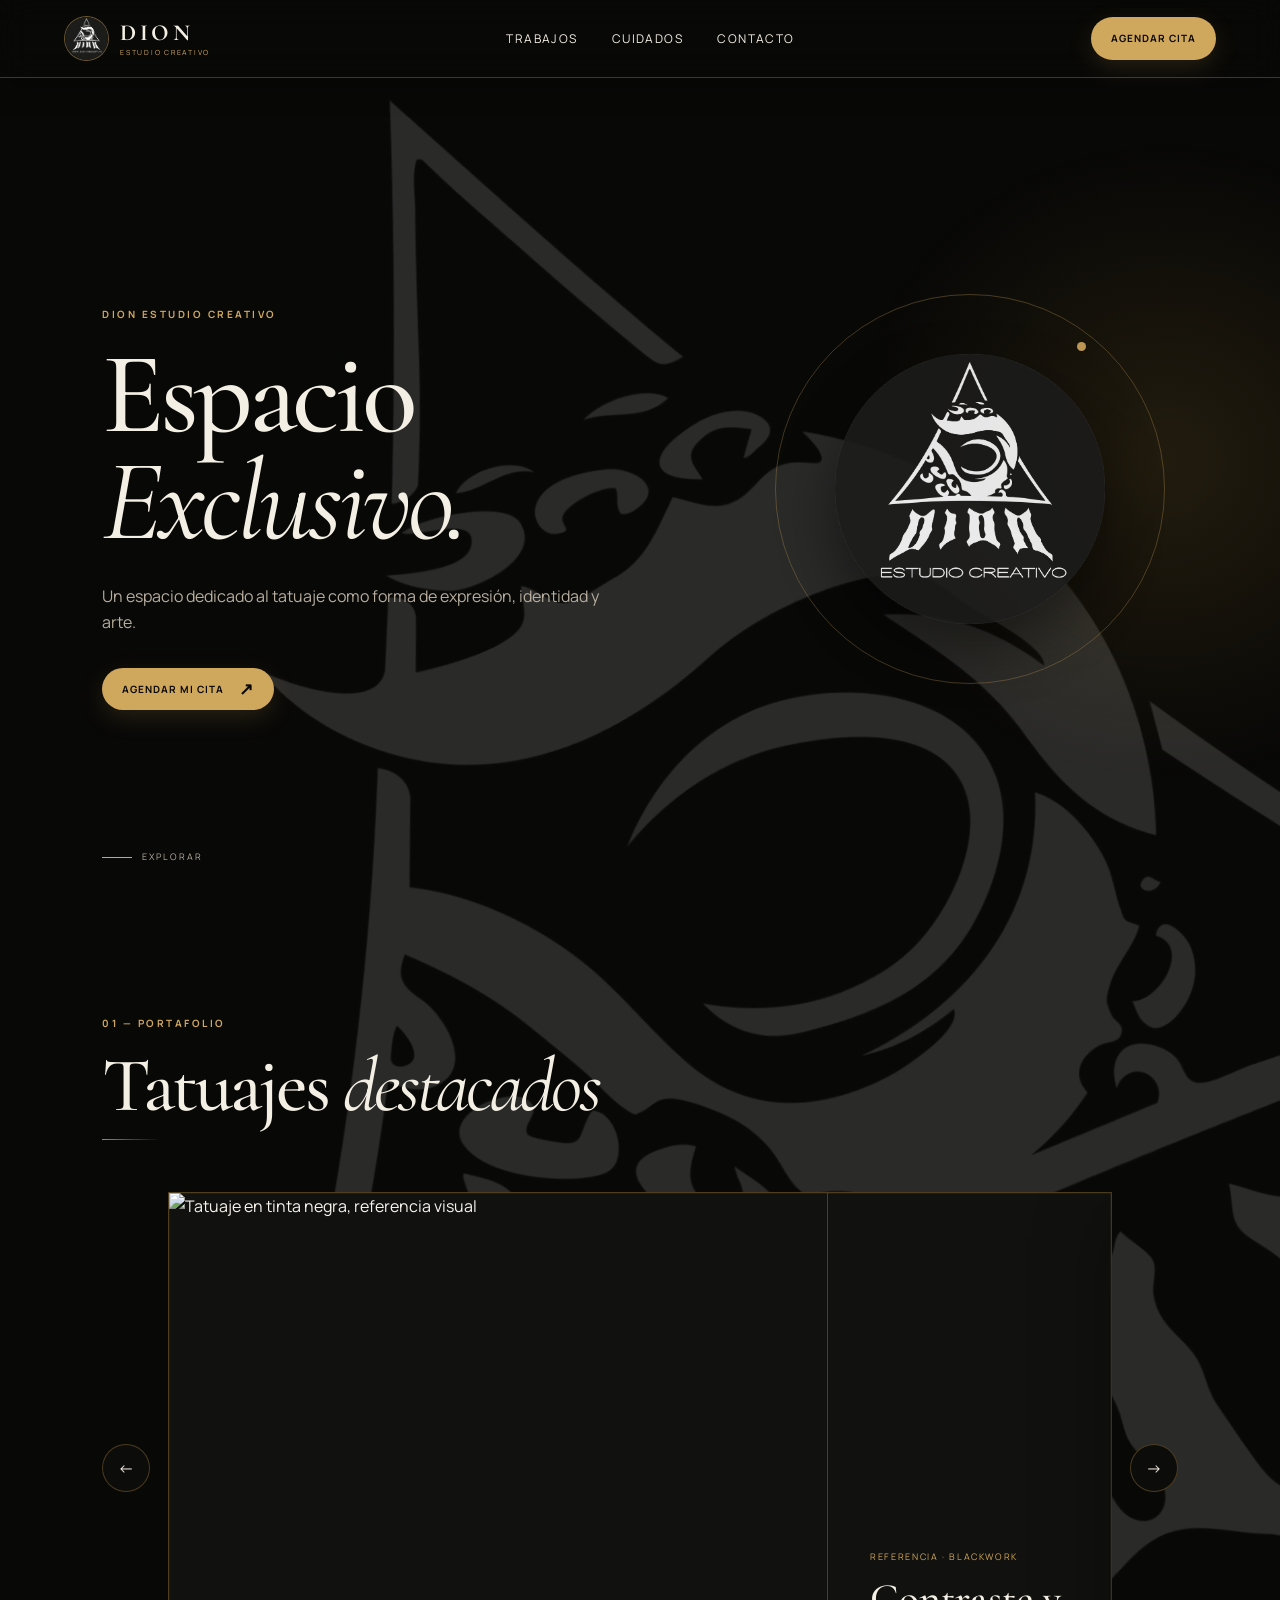
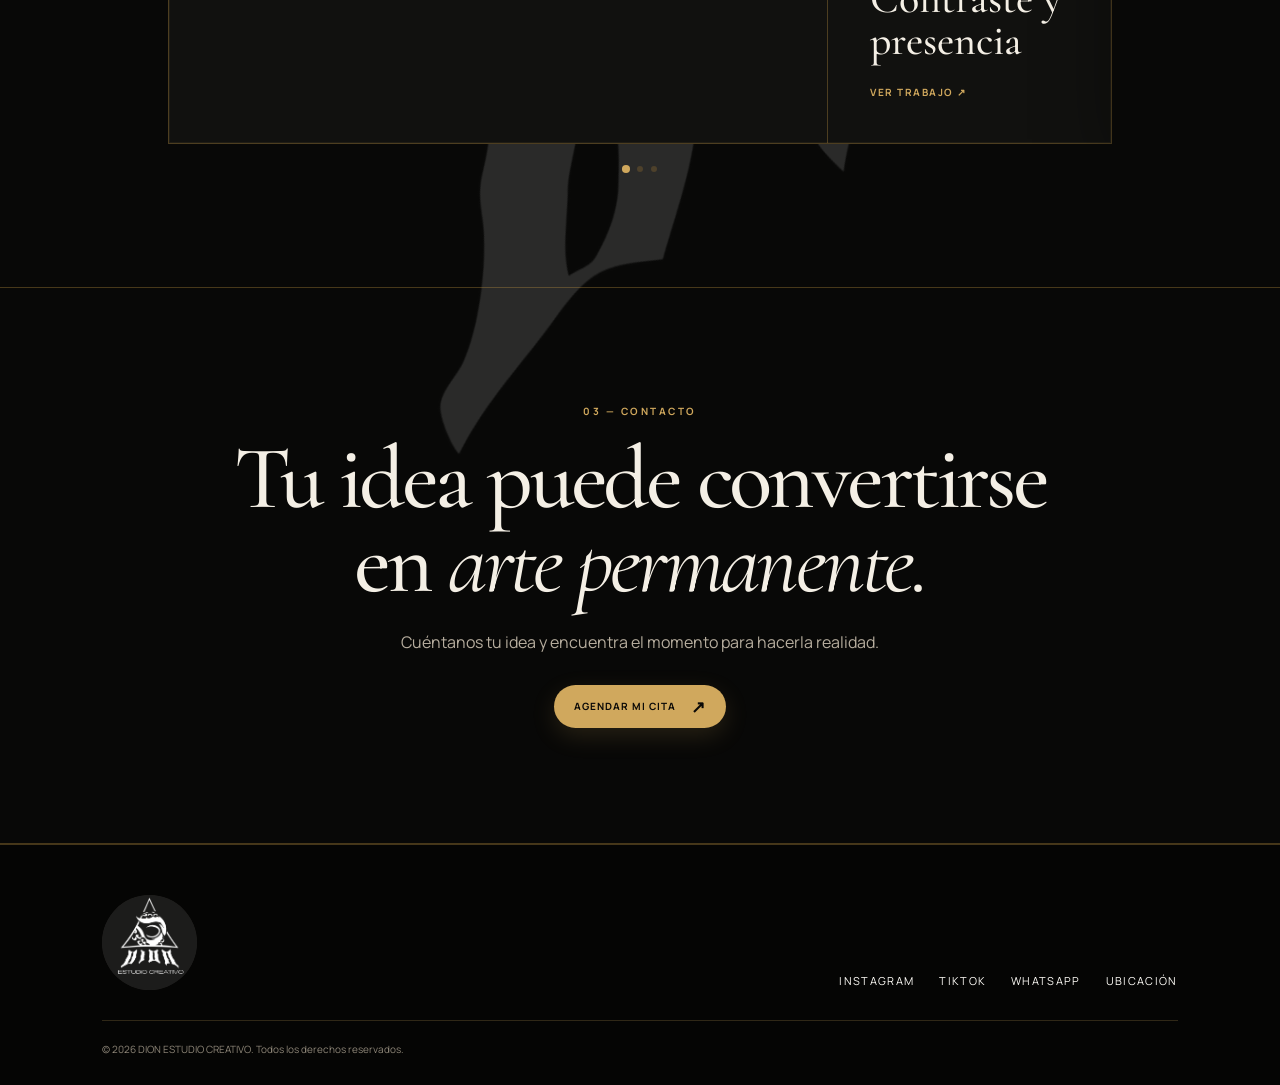
==== index.html @ 40d657eb "Add files via upload" ====
<!doctype html>
<html lang="es">
<head>
  <meta charset="utf-8">
  <meta name="viewport" content="width=device-width, initial-scale=1">
  <meta name="description" content="DION ESTUDIO CREATIVO — Espacio Exclusivo. Tatuaje como forma de expresión, identidad y arte.">
  <title>DION ESTUDIO CREATIVO — Espacio Exclusivo</title>
  <link rel="preconnect" href="https://fonts.googleapis.com">
  <link rel="preconnect" href="https://fonts.gstatic.com" crossorigin>
  <link href="https://fonts.googleapis.com/css2?family=Cormorant+Garamond:wght@400;500;600;700&family=Manrope:wght@400;500;600;700&display=swap" rel="stylesheet">
  <link rel="stylesheet" href="styles.css">
</head>
<body>
  <header class="site-header">
    <a class="brand" href="#inicio" aria-label="DION Estudio Creativo">
      <span class="brand-mark"><img src="logo.png" alt="DION Estudio Creativo"></span>
      <span class="brand-copy"><strong>DION</strong><small>ESTUDIO CREATIVO</small></span>
    </a>
    <nav class="desktop-nav" aria-label="Navegación principal">
      <a href="#trabajos">Trabajos</a>
      <a href="cuidados.html">Cuidados</a>
      <a href="#contacto">Contacto</a>
    </nav>
    <a class="header-cta" href="https://wa.me/57XXXXXXXXXX" target="_blank" rel="noopener">Agendar cita</a>
  </header>

  <main id="inicio">
    <section class="hero">
      <div class="hero-glow"></div>
      <div class="hero-content">
        <p class="eyebrow">DION ESTUDIO CREATIVO</p>
        <h1>Espacio <em>Exclusivo.</em></h1>
        <p class="hero-text">Un espacio dedicado al tatuaje como forma de expresión, identidad y arte.</p>
        <a class="primary-btn" href="https://wa.me/57XXXXXXXXXX" target="_blank" rel="noopener">Agendar mi cita <span>↗</span></a>
      </div>
      <div class="hero-logo-wrap" aria-hidden="true">
        <div class="logo-orbit"></div>
        <img src="logo.png" class="hero-logo" alt="">
      </div>
      <div class="scroll-note"><span></span> Explorar</div>
    </section>

    <section class="portfolio section" id="trabajos">
      <div class="section-heading">
        <div>
          <p class="eyebrow">01 — PORTAFOLIO</p>
          <h2>Tatuajes <em>destacados</em></h2>
        </div>
      </div>

      <div class="carousel" data-carousel>
        <button class="carousel-btn prev" aria-label="Trabajo anterior">←</button>
        <div class="carousel-window">
          <div class="carousel-track">
            <article class="work-card active">
              <div class="work-image"><img src="https://images.unsplash.com/photo-1564755685915-08c04ad51d15?auto=format&fit=crop&fm=jpg&q=85&w=1400" alt="Tatuaje en tinta negra, referencia visual"></div>
              <div class="work-info"><span>Referencia · Blackwork</span><h3>Contraste y presencia</h3><button type="button" class="text-btn">Ver trabajo ↗</button></div>
            </article>
            <article class="work-card">
              <div class="work-image"><img src="https://images.unsplash.com/photo-1736594605703-7f602dd6d75d?auto=format&fit=crop&fm=jpg&q=85&w=1400" alt="Tatuaje fine line, referencia visual"></div>
              <div class="work-info"><span>Referencia · Fine Line</span><h3>Línea, delicadeza y detalle</h3><button type="button" class="text-btn">Ver trabajo ↗</button></div>
            </article>
            <article class="work-card">
              <div class="work-image"><img src="https://images.unsplash.com/photo-1753260937548-94b93659d889?auto=format&fit=crop&fm=jpg&q=85&w=1400" alt="Proceso de tatuaje, referencia visual"></div>
              <div class="work-info"><span>Referencia · Realismo</span><h3>El arte toma forma</h3><button type="button" class="text-btn">Ver trabajo ↗</button></div>
            </article>
          </div>
        </div>
        <button class="carousel-btn next" aria-label="Siguiente trabajo">→</button>
      </div>
      <div class="dots" aria-label="Selector de trabajos"></div>
    </section>

    <section class="booking section" id="contacto">
      <div class="booking-inner">
        <p class="eyebrow">03 — CONTACTO</p>
        <h2>Tu idea puede convertirse<br>en <em>arte permanente.</em></h2>
        <p>Cuéntanos tu idea y encuentra el momento para hacerla realidad.</p>
        <a class="primary-btn" href="https://wa.me/57XXXXXXXXXX" target="_blank" rel="noopener">Agendar mi cita <span>↗</span></a>
      </div>
    </section>
  </main>

  <footer class="site-footer">
    <div class="footer-brand"><img src="logo.png" alt="DION Estudio Creativo"></div>
    <div class="footer-links"><a href="#">Instagram</a><a href="#">TikTok</a><a href="https://wa.me/57XXXXXXXXXX" target="_blank" rel="noopener">WhatsApp</a><a href="#">Ubicación</a></div>
    <p>© 2026 DION ESTUDIO CREATIVO. Todos los derechos reservados.</p>
  </footer>
  <script src="script.js"></script>
</body>
</html>
---- styles.css ----
:root{--vanilla:#f8f3e8;--cream:#fffdf8;--beige:#e9decd;--sand:#d4c3ad;--ink:#1d1b19;--muted:#756e65;--line:rgba(29,27,25,.14);--accent:#b39b7d;--serif:'Cormorant Garamond',Georgia,serif;--sans:'Manrope',Arial,sans-serif;--shadow:0 20px 60px rgba(52,43,31,.10)}
*{box-sizing:border-box}html{scroll-behavior:smooth}body{margin:0;background:var(--vanilla);color:var(--ink);font-family:var(--sans);line-height:1.65}a{text-decoration:none;color:inherit}button{font:inherit}img{max-width:100%;display:block}.site-header{height:78px;padding:12px 5vw;display:flex;align-items:center;justify-content:space-between;position:sticky;top:0;z-index:20;background:rgba(248,243,232,.88);backdrop-filter:blur(16px);border-bottom:1px solid var(--line)}.brand{display:flex;align-items:center;gap:11px}.brand-mark{width:45px;height:45px;border-radius:50%;display:grid;place-items:center;overflow:hidden;background:var(--ink)}.brand-mark img{width:100%;height:100%;object-fit:cover}.brand-copy{display:flex;flex-direction:column;line-height:1}.brand-copy strong{font-family:var(--serif);font-size:23px;letter-spacing:.16em}.brand-copy small{font-size:7px;letter-spacing:.25em;margin-top:4px}.desktop-nav{display:flex;gap:34px;font-size:12px;letter-spacing:.12em;text-transform:uppercase}.desktop-nav a,.footer-links a{transition:.2s}.desktop-nav a:hover,.footer-links a:hover{opacity:.55}.header-cta,.primary-btn{display:inline-flex;align-items:center;gap:15px;background:var(--ink);color:#fffdf8;padding:13px 20px;border-radius:999px;text-transform:uppercase;letter-spacing:.1em;font-size:10px;font-weight:700}.primary-btn span{font-size:17px;line-height:0}.hero{min-height:calc(100vh - 78px);padding:8vw 8vw 5vw;position:relative;display:flex;align-items:center;overflow:hidden}.hero-glow{position:absolute;width:52vw;height:52vw;border-radius:50%;right:-17vw;top:4vw;background:radial-gradient(circle,rgba(211,193,164,.42),rgba(248,243,232,0) 68%)}.hero-content{width:55%;position:relative;z-index:2}.eyebrow{font-size:10px;letter-spacing:.25em;text-transform:uppercase;color:var(--muted);font-weight:700;margin:0 0 18px}.hero h1,.section-heading h2,.booking h2{font-family:var(--serif);font-weight:500;line-height:.93;margin:0;font-size:clamp(60px,9vw,132px);letter-spacing:-.04em}.hero h1 em,.section-heading h2 em,.booking h2 em{font-style:italic;font-weight:400}.hero-text{max-width:520px;color:var(--muted);font-size:16px;margin:28px 0 32px}.hero-logo-wrap{width:390px;height:390px;position:absolute;right:9vw;top:50%;transform:translateY(-50%);display:grid;place-items:center}.hero-logo{width:270px;position:relative;z-index:2;filter:drop-shadow(0 25px 30px rgba(0,0,0,.12))}.logo-orbit{position:absolute;inset:0;border:1px solid rgba(29,27,25,.12);border-radius:50%}.logo-orbit:after{content:'';position:absolute;width:9px;height:9px;background:var(--ink);border-radius:50%;top:12%;right:20%}.scroll-note{position:absolute;bottom:35px;left:8vw;font-size:9px;text-transform:uppercase;letter-spacing:.22em;color:var(--muted);display:flex;align-items:center;gap:10px}.scroll-note span{width:30px;height:1px;background:var(--ink)}.section{padding:115px 8vw}.portfolio{background:var(--cream)}.section-heading{display:flex;align-items:flex-end;justify-content:space-between;gap:60px;margin-bottom:52px}.section-heading h2{font-size:clamp(52px,6vw,88px);max-width:700px}.section-heading>p{max-width:370px;color:var(--muted);font-size:13px}.carousel{display:flex;align-items:center;gap:18px}.carousel-window{overflow:hidden;width:100%}.carousel-track{display:flex;transition:transform .7s cubic-bezier(.2,.8,.2,1)}.work-card{min-width:100%;display:grid;grid-template-columns:1.4fr .6fr;background:var(--vanilla);border:1px solid var(--line);box-shadow:var(--shadow)}.work-image{height:550px;overflow:hidden}.work-image img{width:100%;height:100%;object-fit:cover;filter:saturate(.7) contrast(.95)}.work-info{padding:42px;display:flex;flex-direction:column;justify-content:flex-end}.work-info span{font-size:9px;letter-spacing:.18em;text-transform:uppercase;color:var(--muted)}.work-info h3{font-family:var(--serif);font-size:42px;line-height:1;margin:14px 0 22px;font-weight:500}.text-btn{border:0;background:none;text-align:left;padding:0;text-transform:uppercase;font-size:10px;letter-spacing:.15em;font-weight:700;cursor:pointer}.carousel-btn{width:48px;height:48px;flex:0 0 48px;border:1px solid var(--line);background:transparent;border-radius:50%;cursor:pointer;transition:.2s}.carousel-btn:hover{background:var(--ink);color:#fff}.dots{display:flex;justify-content:center;gap:8px;margin-top:22px}.dot{width:6px;height:6px;border-radius:50%;border:0;background:#c7bba9;padding:0;cursor:pointer}.dot.active{background:var(--ink);transform:scale(1.35)}.care{background:var(--vanilla)}.care-heading{margin-bottom:35px}.accordion{border-top:1px solid var(--line)}details{border-bottom:1px solid var(--line)}summary{list-style:none;display:grid;grid-template-columns:70px 1fr 35px;gap:15px;align-items:center;padding:27px 0;cursor:pointer}summary::-webkit-details-marker{display:none}summary>span{font-family:var(--serif);font-size:20px;color:var(--accent)}summary h3{font-family:var(--serif);font-weight:600;font-size:27px;margin:0;line-height:1.1}summary p{margin:7px 0 0;color:var(--muted);font-size:12px}summary b{font-size:23px;font-weight:400;text-align:center;transition:.3s}details[open] summary b{transform:rotate(45deg)}.details-body{padding:0 70px 38px 85px;max-width:1050px;color:#5d574f;font-size:13px}.details-body ol,.details-body ul{padding-left:20px}.details-body li{margin:10px 0}.details-body strong{color:var(--ink)}.closing,.notice,.note{font-style:italic}.notice{background:#eee4d5;padding:15px 18px;border-left:2px solid var(--accent)}h4{font-family:var(--serif);font-size:24px;color:var(--ink);margin:28px 0 8px}.alerts{display:grid;grid-template-columns:repeat(3,1fr);gap:12px}.alert{border:1px solid var(--line);padding:20px;background:rgba(255,255,255,.38)}.alert strong{font-size:9px;letter-spacing:.2em}.alert p{margin-bottom:0}.team-note{margin-top:35px;padding:20px 25px;background:var(--ink);color:#fffdf8;font-family:var(--serif);font-size:20px;text-align:center}.booking{background:var(--beige);text-align:center}.booking-inner{max-width:850px;margin:auto}.booking h2{font-size:clamp(54px,7vw,95px)}.booking p:not(.eyebrow){color:#665f57;max-width:520px;margin:25px auto 30px}.site-footer{padding:50px 8vw 28px;background:var(--ink);color:#fffdf8;display:grid;grid-template-columns:1fr auto;gap:30px;align-items:end}.footer-brand img{width:95px;background:#1d1b19;border-radius:50%}.footer-links{display:flex;gap:25px;font-size:11px;text-transform:uppercase;letter-spacing:.12em}.site-footer>p{grid-column:1/-1;border-top:1px solid rgba(255,255,255,.15);padding-top:20px;margin:0;color:#bdb5ab;font-size:10px}
@media(max-width:900px){.desktop-nav{display:none}.header-cta{padding:11px 15px}.hero{padding-top:70px;min-height:780px;align-items:flex-start}.hero-content{width:100%;padding-top:40px}.hero-logo-wrap{width:300px;height:300px;right:50%;transform:translate(50%,0);top:420px}.hero-logo{width:205px}.hero-glow{width:90vw;height:90vw;right:-35vw;top:300px}.scroll-note{display:none}.section{padding:80px 6vw}.section-heading{display:block}.section-heading>p{margin-top:25px}.work-card{grid-template-columns:1fr}.work-image{height:430px}.work-info{min-height:250px;padding:30px}.alerts{grid-template-columns:1fr}.details-body{padding-left:0;padding-right:0}.site-footer{grid-template-columns:1fr}.footer-links{flex-wrap:wrap}.site-footer>p{grid-column:1}}
@media(max-width:560px){.site-header{padding:10px 5vw}.brand-copy{display:none}.hero h1{font-size:64px}.hero-logo-wrap{top:390px}.work-image{height:360px}.work-info h3{font-size:35px}.carousel-btn{width:40px;height:40px;flex-basis:40px}.carousel{gap:7px}summary{grid-template-columns:40px 1fr 25px}summary h3{font-size:22px}.summary p{font-size:11px}}

/* V2 — página independiente de cuidados */
.care-page{background:var(--vanilla)}
.care-hero{padding:110px 8vw 80px;background:linear-gradient(135deg,var(--vanilla),var(--beige));border-bottom:1px solid var(--line)}
.care-hero-inner{max-width:1000px}
.care-hero h1{font-family:var(--serif);font-weight:500;font-size:clamp(58px,8vw,108px);line-height:.94;letter-spacing:-.04em;margin:0}
.care-hero h1 em{font-style:italic}
.care-hero p.lead{max-width:760px;color:var(--muted);font-size:18px;line-height:1.8;margin:28px 0 0}
.care-content{padding:70px 8vw 110px;max-width:1250px;margin:auto}
.care-intro{font-size:17px;color:#5d574f;max-width:900px;margin:0 auto 48px}
.care-card{background:rgba(255,253,248,.72);border:1px solid var(--line);padding:48px 55px;margin:24px 0;box-shadow:var(--shadow)}
.care-card .number{font-family:var(--serif);font-size:22px;color:var(--accent);letter-spacing:.08em}
.care-card h2{font-family:var(--serif);font-size:clamp(34px,4vw,52px);font-weight:600;line-height:1.05;margin:8px 0 12px}
.care-card .subtitle{color:var(--muted);font-size:16px;line-height:1.8;margin:0 0 30px;max-width:850px}
.care-card h3{font-family:var(--serif);font-size:30px;margin:35px 0 12px}
.care-card p,.care-card li{font-size:16px;line-height:1.85;color:#5d574f}
.care-card ol,.care-card ul{padding-left:24px}.care-card li{margin:16px 0}.care-card strong{color:var(--ink)}
.care-notice{background:#eee4d5;padding:20px 24px;border-left:3px solid var(--accent);font-size:16px!important}
.care-alerts{display:grid;grid-template-columns:repeat(3,1fr);gap:18px;margin-top:20px}
.care-alert{padding:28px;border:1px solid var(--line);background:rgba(255,255,255,.42)}
.care-alert strong{font-size:11px;letter-spacing:.18em}.care-alert p{margin-bottom:0}
.care-final{margin-top:45px;background:var(--ink);color:#fffdf8;padding:34px 40px;text-align:center;font-family:var(--serif);font-size:25px;line-height:1.35}
.back-link{display:inline-flex;margin-top:35px;font-size:11px;letter-spacing:.15em;text-transform:uppercase;font-weight:700}
@media(max-width:900px){.care-hero{padding:80px 6vw 60px}.care-content{padding:50px 6vw 80px}.care-card{padding:32px 25px}.care-alerts{grid-template-columns:1fr}.care-card p,.care-card li{font-size:15px}}

/* V3 — Identidad oscura premium: negro + dorado + marca de agua */
:root{
  --vanilla:#0b0b0a;
  --cream:#11110f;
  --beige:#171512;
  --sand:#2a241b;
  --ink:#f4efe5;
  --muted:#b6ad9e;
  --line:rgba(194,151,65,.34);
  --accent:#c9a35a;
  --gold:#d0a85d;
  --gold-soft:#9d7a3f;
  --serif:'Cormorant Garamond',Georgia,serif;
  --sans:'Manrope',Arial,sans-serif;
  --shadow:0 20px 70px rgba(0,0,0,.38)
}
html,body{background:#080807;color:var(--ink)}
body{position:relative}
body::before{
  content:'';position:fixed;z-index:-1;pointer-events:none;
  width:min(1050px,90vw);height:min(1050px,90vw);
  left:50%;top:53%;transform:translate(-50%,-50%) rotate(-24deg);
  background:url('logo.png') center/contain no-repeat;
  opacity:.045;filter:grayscale(1) sepia(1) saturate(.8) brightness(1.35);
}
body::after{
  content:'';position:fixed;z-index:-2;inset:0;pointer-events:none;
  background:radial-gradient(circle at 78% 18%,rgba(180,133,45,.075),transparent 28%),radial-gradient(circle at 15% 80%,rgba(180,133,45,.045),transparent 25%);
}
.site-header{background:rgba(8,8,7,.88);border-bottom:1px solid var(--line);box-shadow:0 8px 30px rgba(0,0,0,.3)}
.brand-mark{background:#050504;border:1px solid rgba(208,168,93,.5)}
.brand-copy strong,.hero h1,.section-heading h2,.booking h2,.work-info h3,.care-card h2,.care-card h3,.care-hero h1{color:var(--ink)}
.brand-copy small,.eyebrow{color:var(--gold)}
.desktop-nav a:hover,.footer-links a:hover{color:var(--gold);opacity:1}
.header-cta,.primary-btn{background:var(--gold);color:#0a0907;box-shadow:0 8px 25px rgba(201,163,90,.16)}
.header-cta:hover,.primary-btn:hover{background:#e0bd78}
.hero{background:transparent}
.hero-glow{background:radial-gradient(circle,rgba(196,151,62,.14),rgba(8,8,7,0) 68%)}
.hero-logo-wrap{opacity:.9}
.hero-logo{filter:drop-shadow(0 25px 30px rgba(0,0,0,.5))}
.logo-orbit{border-color:rgba(201,163,90,.35)}
.logo-orbit:after{background:var(--gold)}
.scroll-note{color:var(--muted)}
.scroll-note span{background:var(--gold)}
.section{background:#0b0b0a}
.portfolio{background:#10100e}
.section-heading>p,.hero-text,.care-card .subtitle,.care-intro{color:var(--muted)}
.work-card{background:#11110f;border-color:var(--line);box-shadow:var(--shadow)}
.work-image{border-right:1px solid var(--line)}
.work-image img{filter:grayscale(.2) saturate(.7) contrast(1.04)}
.work-info span{color:var(--gold)}
.text-btn{color:var(--gold)}
.carousel-btn{border-color:var(--line);color:var(--ink);background:#0c0c0b}
.carousel-btn:hover{background:var(--gold);color:#080807;border-color:var(--gold)}
.dot{background:#4e412b}.dot.active{background:var(--gold)}
.care{background:#0b0b0a}
summary>span{color:var(--gold)}
summary p,.details-body{color:var(--muted)}
.notice,.care-notice{background:rgba(174,132,51,.08);border-left-color:var(--gold);color:var(--muted)}
h4{color:var(--ink)}
.alert{background:#11110f;border-color:var(--line)}
.team-note,.care-final{background:#050504;border:1px solid var(--line);color:#f6efe2}
.booking{background:#15120d;border-top:1px solid var(--line);border-bottom:1px solid var(--line)}
.booking p:not(.eyebrow){color:var(--muted)}
.site-footer{background:#050504;border-top:1px solid var(--line)}
.site-footer>p{border-top-color:rgba(201,163,90,.22);color:#8f8779}
.care-hero{background:linear-gradient(135deg,#080807,#17130c);border-bottom-color:var(--line)}
.care-card{background:rgba(17,17,15,.9);border-color:var(--line);box-shadow:var(--shadow)}
.care-card p,.care-card li{color:#b8b0a3}
.care-card strong{color:var(--ink)}
.care-alert{background:#10100e;border-color:var(--line)}
.back-link{color:var(--gold)}

/* Ornamentos dorados discretos */
.section-heading h2::after,.care-card h2::after{
  content:'';display:block;width:58px;height:1px;background:linear-gradient(90deg,var(--gold),transparent);margin-top:18px;opacity:.8
}
.work-card,.care-card,.care-alert{position:relative}
.work-card::before,.care-card::before,.care-alert::before{
  content:'';position:absolute;inset:0;pointer-events:none;border:1px solid rgba(201,163,90,.08)
}
@media(max-width:900px){body::before{width:125vw;height:125vw;top:50%;opacity:.035}.work-image{border-right:0;border-bottom:1px solid var(--line)}}

/* V4 — Marca de agua real del logo DION: grande, visible y diagonal */
body::before{
  content:'';
  position:fixed;
  z-index:0;
  pointer-events:none;
  width:min(1250px,125vw);
  height:min(1250px,125vw);
  left:58%;
  top:54%;
  transform:translate(-50%,-50%) rotate(-24deg);
  background-image:url('logo.png');
  background-position:center;
  background-repeat:no-repeat;
  background-size:contain;
  opacity:.15;
  filter:sepia(1) saturate(.75) hue-rotate(345deg) brightness(1.25) contrast(1.05);
  mix-blend-mode:screen;
}
body > *{
  position:relative;
  z-index:1;
}
.site-header,.site-footer{
  position:relative;
  z-index:10;
}
@media(max-width:900px){
  body::before{
    width:145vw;
    height:145vw;
    left:62%;
    top:52%;
    transform:translate(-50%,-50%) rotate(-24deg);
    opacity:.11;
  }
}

/* V5 — La marca de agua también atraviesa Portafolio y Contacto */
.portfolio{
  background:rgba(16,16,14,.72);
}
.booking{
  background:rgba(21,18,13,.72);
}
/* Mantener la textura negra sin ocultar el logo del fondo */
.section{
  background-color:transparent;
}
@media(max-width:900px){
  .portfolio{background:rgba(16,16,14,.68)}
  .booking{background:rgba(21,18,13,.68)}
}

/* V6 — Marca de agua sin círculo ni texto, más grande y que se desplaza con la página */
html,body{overflow-x:clip}
body::before{
  position:absolute;           /* antes fixed: ahora se mueve con el scroll */
  width:min(1500px,125vw);
  height:auto;
  aspect-ratio:1600/1939;
  left:60%;
  top:2vh;
  transform:translateX(-50%) rotate(-24deg);
  transform-origin:center;
  background-image:url('logo-bg.png');
  background-size:100% 100%;
  background-position:center;
  background-repeat:no-repeat;
  opacity:.14;
}
@media(max-width:900px){
  body::before{
    width:170vw;
    left:55%;
    top:12vh;
    opacity:.11;
  }
}

/* V6.1 — Página de cuidados (larga): el fondo se repite una segunda vez más abajo */
.care-page main{position:relative}
.care-page main::after{
  content:'';
  position:absolute;
  z-index:-1;
  pointer-events:none;
  width:min(1500px,125vw);
  aspect-ratio:1600/1939;
  left:40%;
  top:48%;
  transform:translateX(-50%) rotate(-24deg);
  background:url('logo-bg.png') center/100% 100% no-repeat;
  opacity:.14;
  filter:sepia(1) saturate(.75) hue-rotate(345deg) brightness(1.25) contrast(1.05);
  mix-blend-mode:screen;
}
@media(max-width:900px){
  .care-page main::after{width:170vw;left:45%;top:50%;opacity:.11}
}
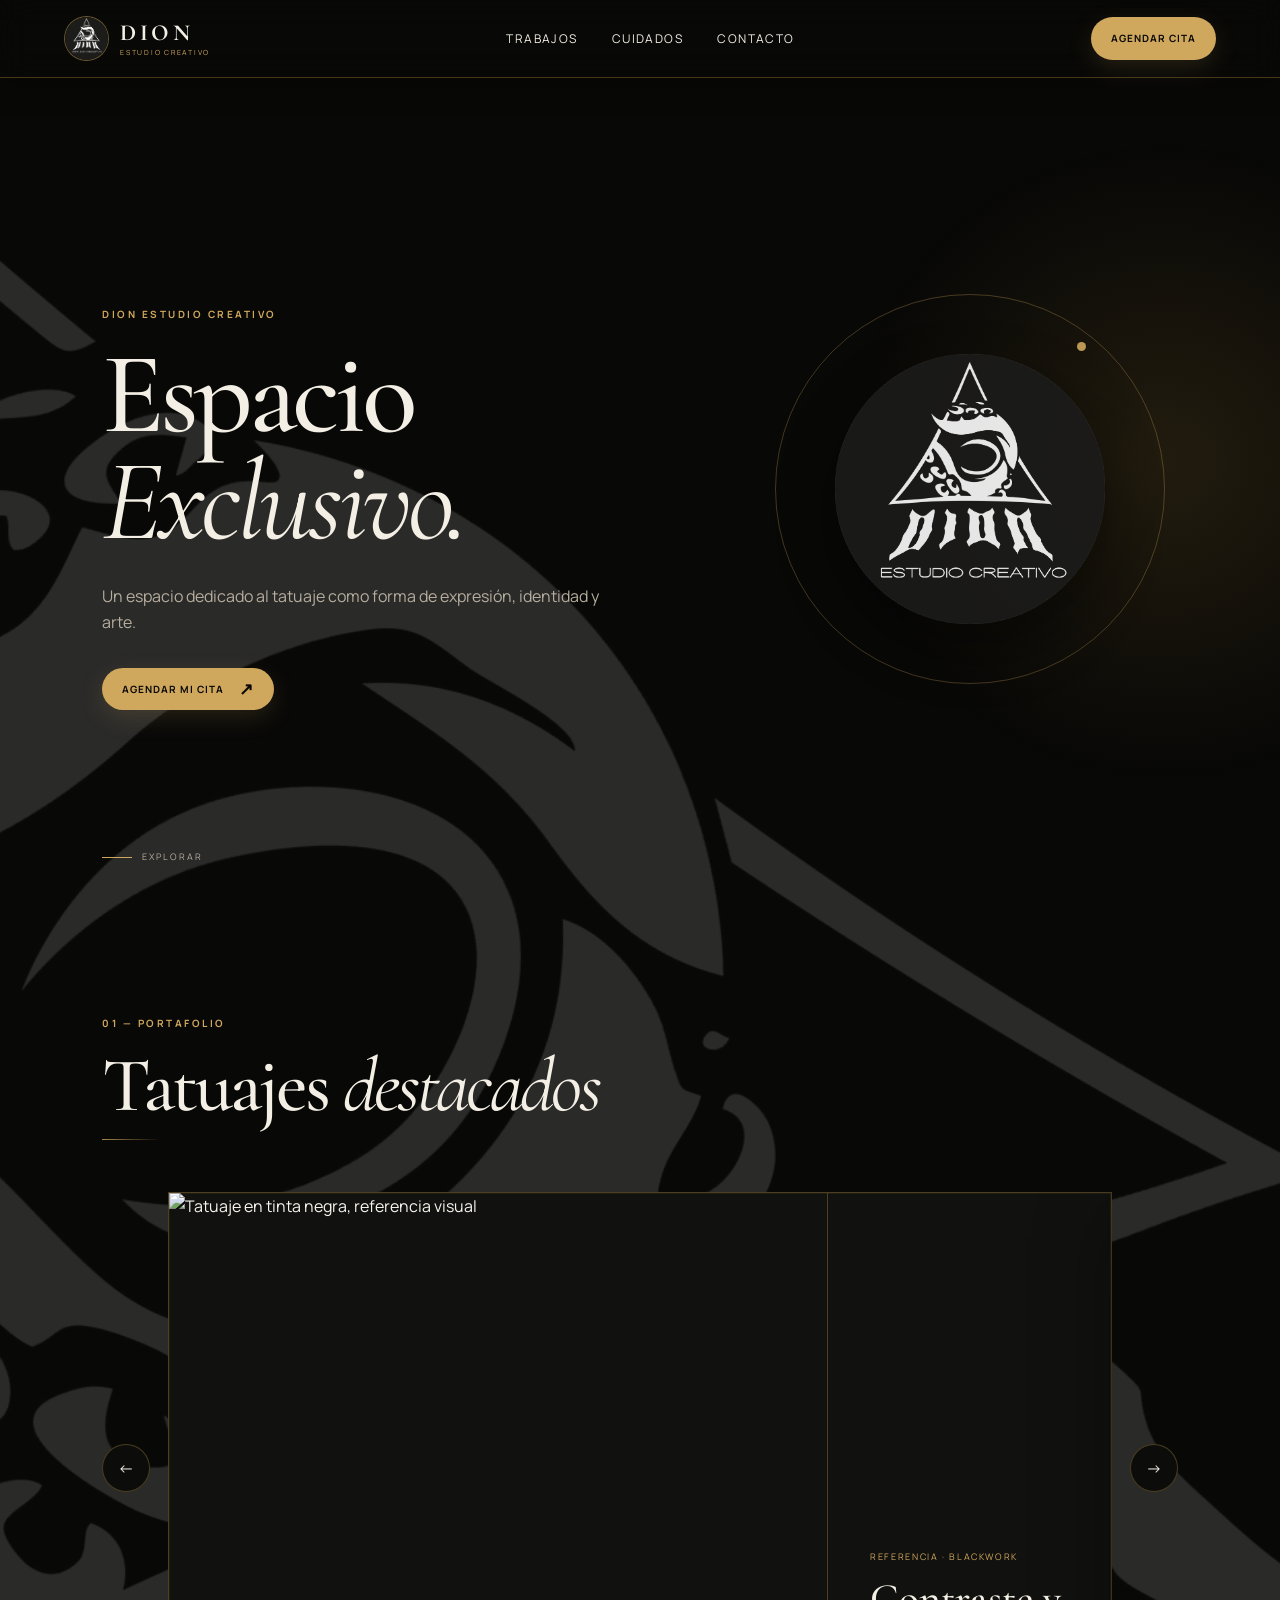
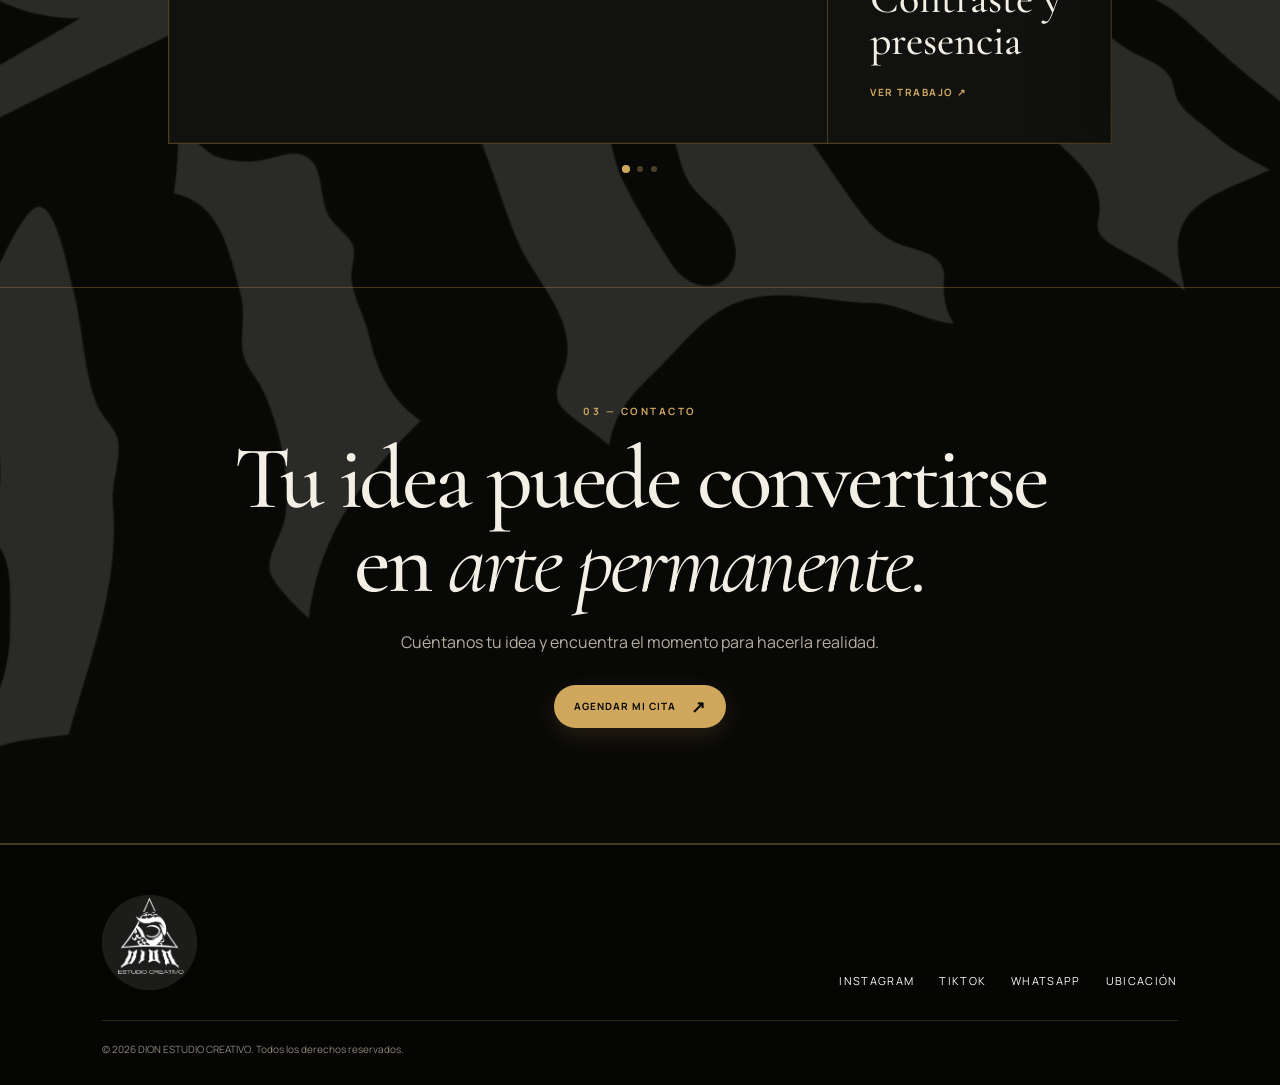
==== commit 1a4fd37f: "Add files via upload" ====
--- a/index.html
+++ b/index.html
@@ -22,7 +22,7 @@
       <a href="#contacto">Contacto</a>
     </nav>
     <a class="header-cta" href="https://wa.me/57XXXXXXXXXX" target="_blank" rel="noopener">Agendar cita</a>
-  </header>
+  <button class="menu-toggle" aria-label="Abrir menú" aria-expanded="false"><span></span><span></span><span></span></button></header>
 
   <main id="inicio">
     <section class="hero">
@@ -87,5 +87,5 @@
     <p>© 2026 DION ESTUDIO CREATIVO. Todos los derechos reservados.</p>
   </footer>
   <script src="script.js"></script>
-</body>
+<script src="menu.js"></script></body>
 </html>
--- a/styles.css
+++ b/styles.css
@@ -164,49 +164,75 @@
   .booking{background:rgba(21,18,13,.68)}
 }
 
-/* V6 — Marca de agua sin círculo ni texto, más grande y que se desplaza con la página */
-html,body{overflow-x:clip}
+/* V6 — Marca de agua (logo sin círculo ni texto) grande, rotada y que se desplaza con la página.
+   Se usa como imagen de fondo de una capa del tamaño de la página: nada se sale de la pantalla en celular. */
 body::before{
-  position:absolute;           /* antes fixed: ahora se mueve con el scroll */
-  width:min(1500px,125vw);
-  height:auto;
-  aspect-ratio:1600/1939;
-  left:60%;
-  top:2vh;
-  transform:translateX(-50%) rotate(-24deg);
-  transform-origin:center;
-  background-image:url('logo-bg.png');
-  background-size:100% 100%;
-  background-position:center;
+  position:absolute;
+  inset:0;
+  width:auto;height:auto;
+  left:0;top:0;
+  transform:none;
+  aspect-ratio:auto;
+  background-image:url('logo-bg-rot.png');
   background-repeat:no-repeat;
+  background-size:min(2100px,176vw) auto;
+  background-position:60% 0;
   opacity:.14;
 }
+/* Página de cuidados (larga): el fondo se repite */
+.care-page::before{
+  background-image:url('logo-bg-rot.png'),url('logo-bg-rot.png');
+  background-position:60% 0,40% 86%;
+}
 @media(max-width:900px){
   body::before{
-    width:170vw;
-    left:55%;
-    top:12vh;
-    opacity:.11;
-  }
-}
-
-/* V6.1 — Página de cuidados (larga): el fondo se repite una segunda vez más abajo */
-.care-page main{position:relative}
-.care-page main::after{
-  content:'';
-  position:absolute;
-  z-index:-1;
-  pointer-events:none;
-  width:min(1500px,125vw);
-  aspect-ratio:1600/1939;
-  left:40%;
-  top:48%;
-  transform:translateX(-50%) rotate(-24deg);
-  background:url('logo-bg.png') center/100% 100% no-repeat;
-  opacity:.14;
-  filter:sepia(1) saturate(.75) hue-rotate(345deg) brightness(1.25) contrast(1.05);
-  mix-blend-mode:screen;
-}
-@media(max-width:900px){
-  .care-page main::after{width:170vw;left:45%;top:50%;opacity:.11}
-}
+    background-size:270vw auto;
+    background-position:55% 0;
+    opacity:.10;
+  }
+  body:not(.care-page)::before{
+    background-image:url('logo-bg-rot.png'),url('logo-bg-rot.png');
+    background-position:55% 0,45% 72%;
+  }
+  .care-page::before{
+    background-image:url('logo-bg-rot.png'),url('logo-bg-rot.png'),url('logo-bg-rot.png'),url('logo-bg-rot.png'),url('logo-bg-rot.png'),url('logo-bg-rot.png');
+    background-position:55% 0,45% 18%,55% 36%,45% 54%,55% 72%,45% 90%;
+  }
+}
+
+/* V6.2 — Menú móvil (hamburguesa) y fondo grande repetido en celular */
+.menu-toggle{display:none}
+@media(max-width:900px){
+  .site-header{gap:10px}
+  .brand{margin-right:auto}
+  .menu-toggle{
+    display:flex;flex-direction:column;justify-content:center;gap:5px;
+    width:44px;height:44px;padding:0 11px;border-radius:50%;
+    background:transparent;border:1px solid rgba(208,168,93,.5);cursor:pointer;
+  }
+  .menu-toggle span{display:block;height:1.5px;background:var(--gold);transition:.25s}
+  .site-header.open .menu-toggle span:nth-child(1){transform:translateY(6.5px) rotate(45deg)}
+  .site-header.open .menu-toggle span:nth-child(2){opacity:0}
+  .site-header.open .menu-toggle span:nth-child(3){transform:translateY(-6.5px) rotate(-45deg)}
+  .desktop-nav{
+    display:none;position:absolute;top:100%;left:0;right:0;
+    flex-direction:column;gap:0;
+    background:rgba(8,8,7,.97);border-bottom:1px solid var(--line);
+    box-shadow:0 18px 30px rgba(0,0,0,.5);
+  }
+  .site-header.open .desktop-nav{display:flex}
+  .desktop-nav a{padding:18px 6vw;font-size:13px;border-top:1px solid rgba(208,168,93,.14)}
+  .site-header{z-index:50}
+
+  /* Fondo: grande y repetido a lo largo de toda la página */
+  body::before{
+    top:0;left:0;width:100%;height:100%;aspect-ratio:auto;
+    transform:none;
+    background-image:url('logo-bg-rot.png');
+    background-size:235vw auto;
+    background-repeat:repeat-y;
+    background-position:35% 0;
+    opacity:.13;
+  }
+  .care-page main::after{display:none}
+}
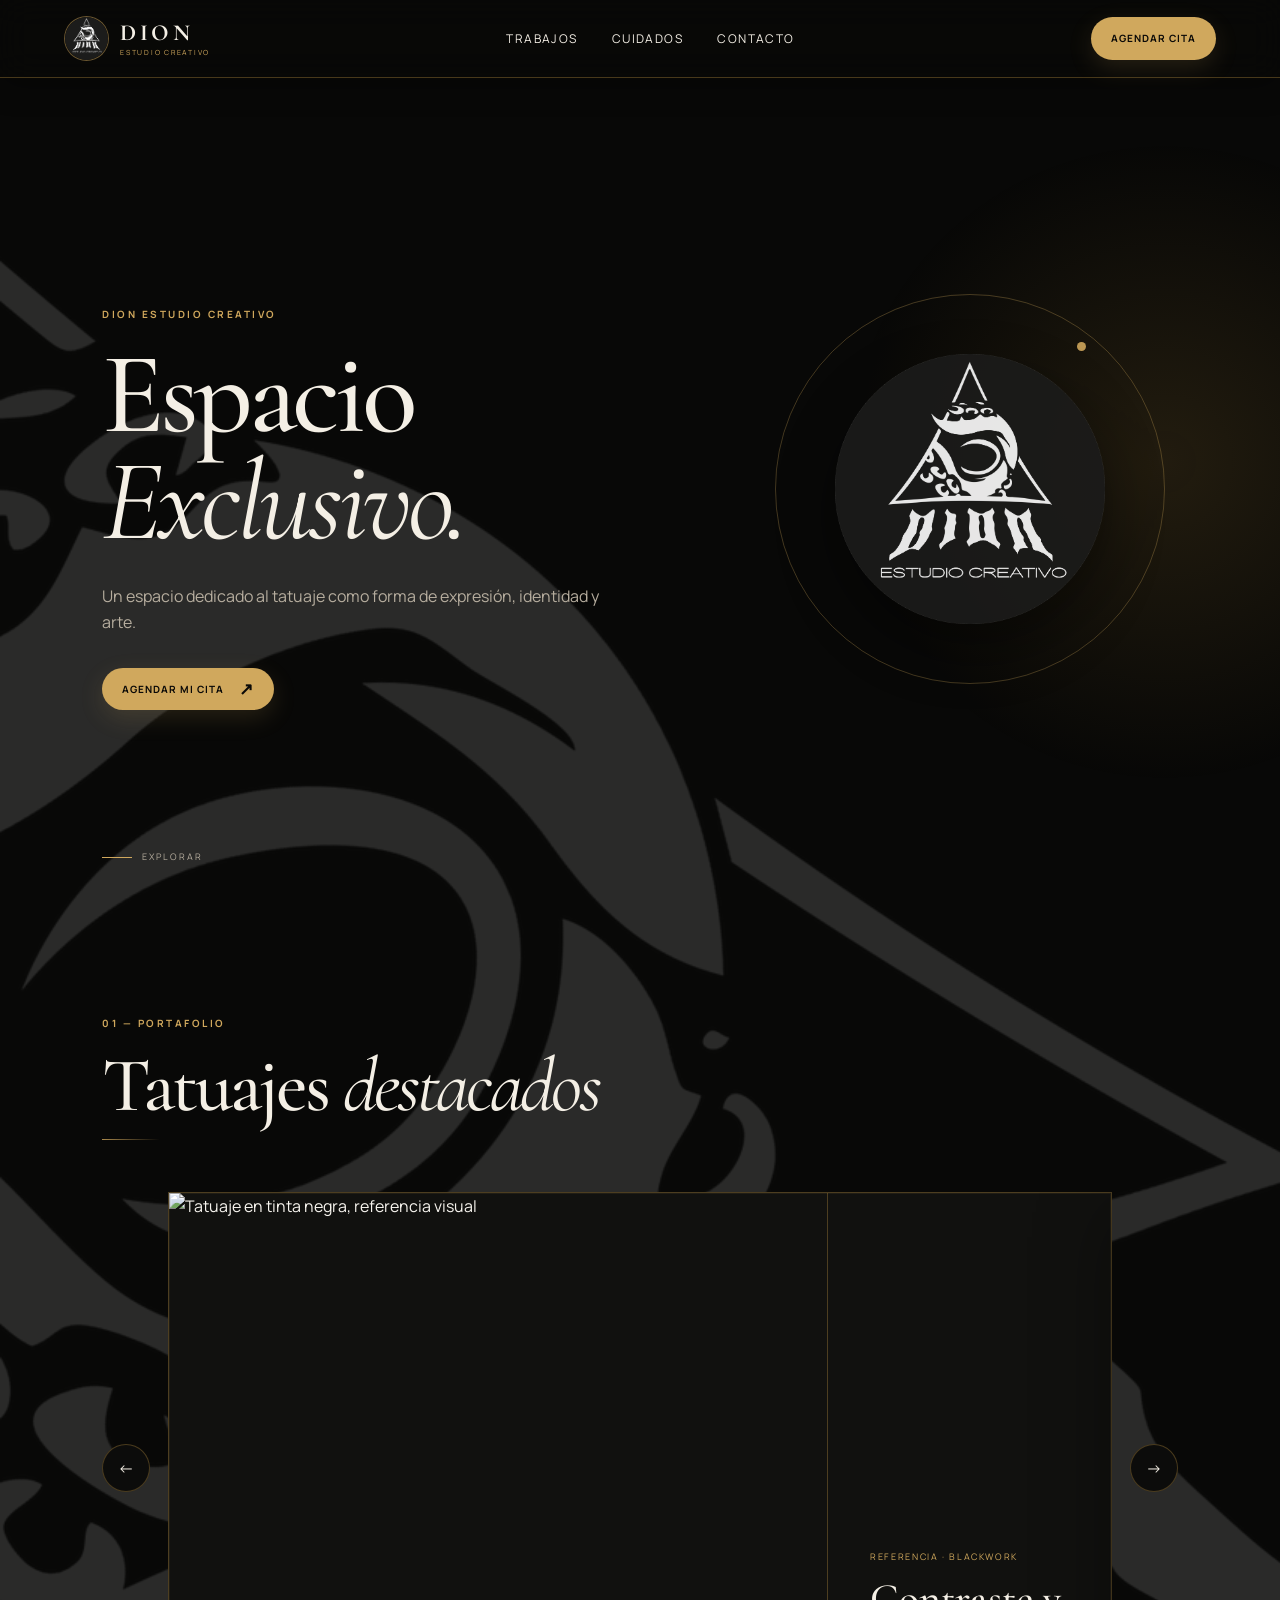
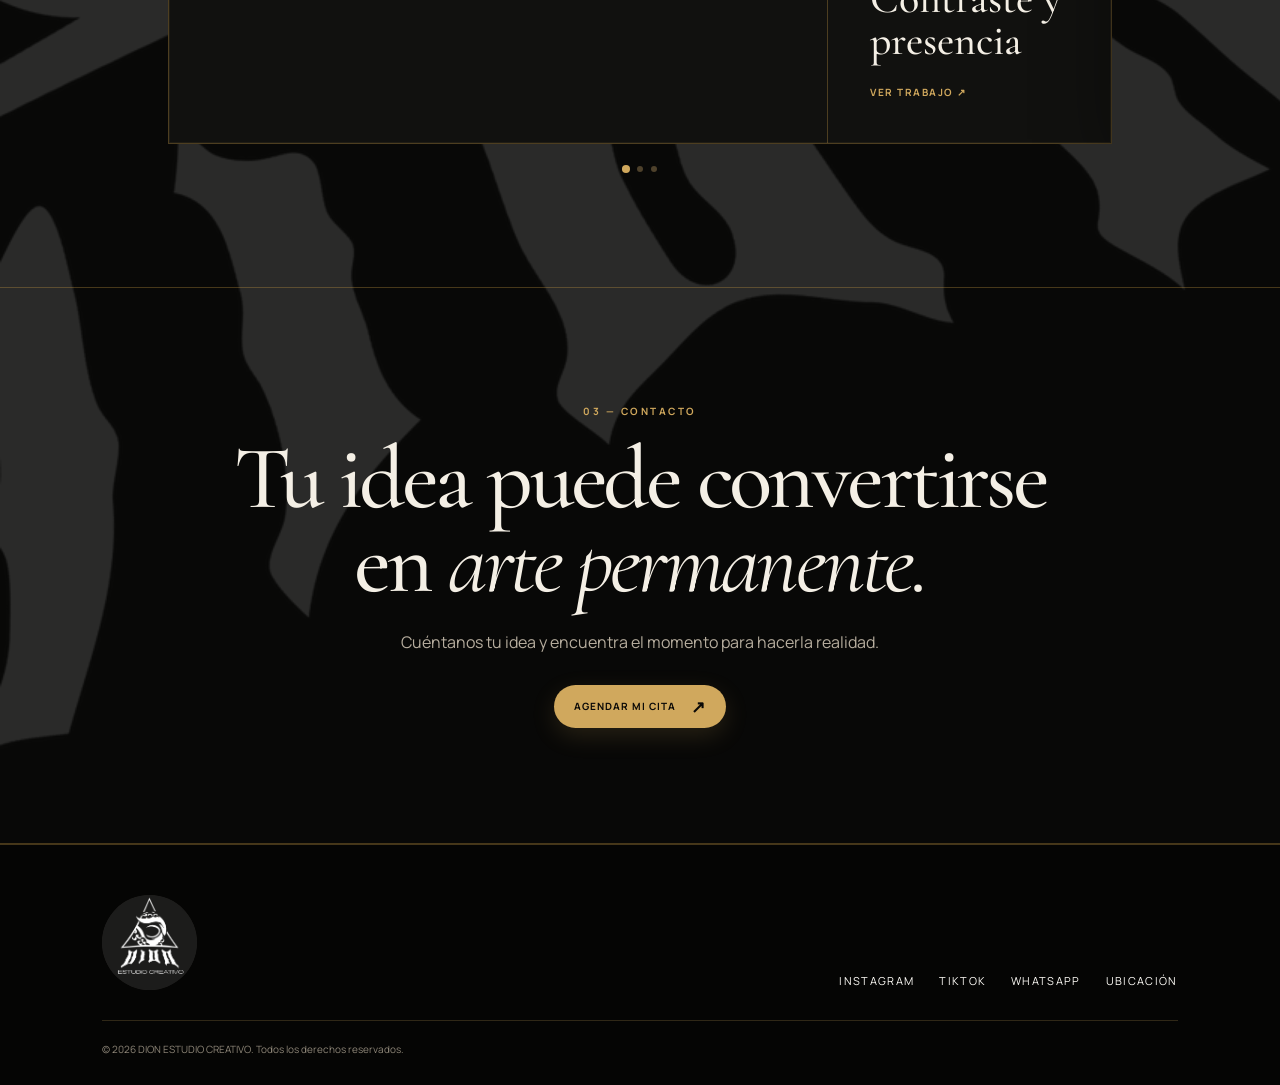
==== commit bd341d1c: "Add files via upload" ====
--- a/index.html
+++ b/index.html
@@ -22,7 +22,7 @@
       <a href="#contacto">Contacto</a>
     </nav>
     <a class="header-cta" href="https://wa.me/57XXXXXXXXXX" target="_blank" rel="noopener">Agendar cita</a>
-  <button class="menu-toggle" aria-label="Abrir menú" aria-expanded="false"><span></span><span></span><span></span></button></header>
+  </header>
 
   <main id="inicio">
     <section class="hero">
@@ -87,5 +87,5 @@
     <p>© 2026 DION ESTUDIO CREATIVO. Todos los derechos reservados.</p>
   </footer>
   <script src="script.js"></script>
-<script src="menu.js"></script></body>
+</body>
 </html>
--- a/styles.css
+++ b/styles.css
@@ -199,40 +199,3 @@
     background-position:55% 0,45% 18%,55% 36%,45% 54%,55% 72%,45% 90%;
   }
 }
-
-/* V6.2 — Menú móvil (hamburguesa) y fondo grande repetido en celular */
-.menu-toggle{display:none}
-@media(max-width:900px){
-  .site-header{gap:10px}
-  .brand{margin-right:auto}
-  .menu-toggle{
-    display:flex;flex-direction:column;justify-content:center;gap:5px;
-    width:44px;height:44px;padding:0 11px;border-radius:50%;
-    background:transparent;border:1px solid rgba(208,168,93,.5);cursor:pointer;
-  }
-  .menu-toggle span{display:block;height:1.5px;background:var(--gold);transition:.25s}
-  .site-header.open .menu-toggle span:nth-child(1){transform:translateY(6.5px) rotate(45deg)}
-  .site-header.open .menu-toggle span:nth-child(2){opacity:0}
-  .site-header.open .menu-toggle span:nth-child(3){transform:translateY(-6.5px) rotate(-45deg)}
-  .desktop-nav{
-    display:none;position:absolute;top:100%;left:0;right:0;
-    flex-direction:column;gap:0;
-    background:rgba(8,8,7,.97);border-bottom:1px solid var(--line);
-    box-shadow:0 18px 30px rgba(0,0,0,.5);
-  }
-  .site-header.open .desktop-nav{display:flex}
-  .desktop-nav a{padding:18px 6vw;font-size:13px;border-top:1px solid rgba(208,168,93,.14)}
-  .site-header{z-index:50}
-
-  /* Fondo: grande y repetido a lo largo de toda la página */
-  body::before{
-    top:0;left:0;width:100%;height:100%;aspect-ratio:auto;
-    transform:none;
-    background-image:url('logo-bg-rot.png');
-    background-size:235vw auto;
-    background-repeat:repeat-y;
-    background-position:35% 0;
-    opacity:.13;
-  }
-  .care-page main::after{display:none}
-}
